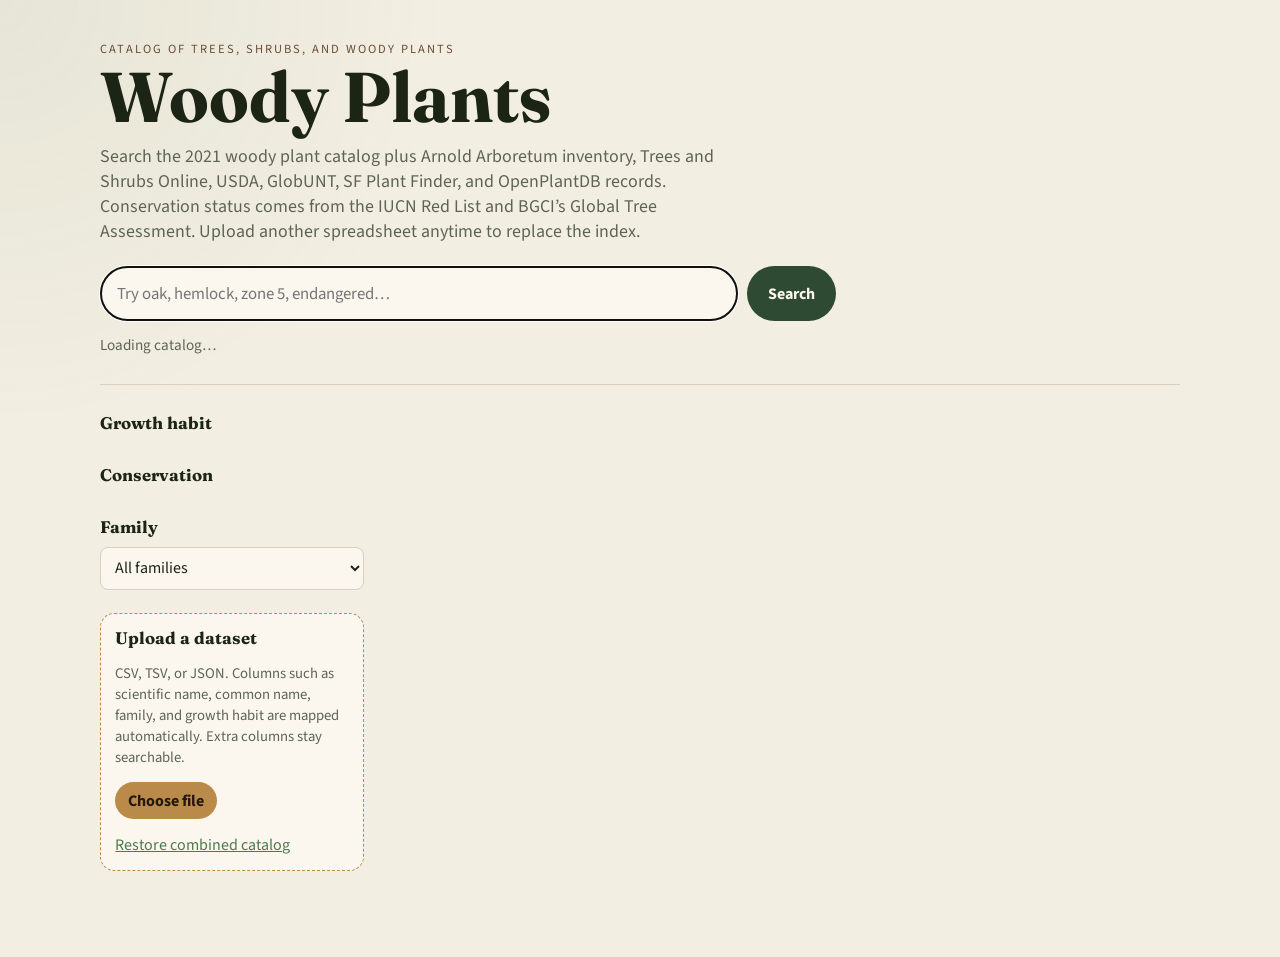
==== static/index.html @ ce2b3c0a "Add Trees and Shrubs Online hardiness, size, and provenance Harvest species articles from the IDS Tr" ====
<!DOCTYPE html>
<html lang="en">
  <head>
    <meta charset="utf-8" />
    <meta name="viewport" content="width=device-width, initial-scale=1" />
    <title>Woody Plants Search</title>
    <link rel="preconnect" href="https://fonts.googleapis.com" />
    <link rel="preconnect" href="https://fonts.gstatic.com" crossorigin />
    <link
      href="https://fonts.googleapis.com/css2?family=Fraunces:ital,opsz,wght@0,9..144,500;0,9..144,700;1,9..144,500&family=Source+Sans+3:wght@400;600;700&display=swap"
      rel="stylesheet"
    />
    <link rel="stylesheet" href="/static/styles.css" />
  </head>
  <body>
    <div class="page">
      <header class="hero">
        <p class="kicker">Catalog of trees, shrubs, and woody plants</p>
        <h1>Woody Plants</h1>
        <p class="lede">
          Search the 2021 woody plant catalog plus Arnold Arboretum inventory,
          Trees and Shrubs Online, USDA, GlobUNT, SF Plant Finder, and OpenPlantDB
          records. Conservation status comes from the IUCN Red List and BGCI’s
          Global Tree Assessment. Upload another spreadsheet anytime to replace
          the index.
        </p>
        <form class="search-form" id="search-form" autocomplete="off">
          <label class="sr-only" for="q">Search plants</label>
          <input
            id="q"
            name="q"
            type="search"
            placeholder="Try oak, hemlock, zone 5, endangered…"
            autofocus
          />
          <button type="submit">Search</button>
          <ul class="suggest" id="suggest" hidden></ul>
        </form>
        <p class="meta" id="stats">Loading catalog…</p>
      </header>

      <div class="layout">
        <aside class="filters">
          <section>
            <h2>Growth habit</h2>
            <div class="chip-row" id="habit-filters"></div>
          </section>
          <section>
            <h2>Conservation</h2>
            <div class="chip-row" id="conservation-filters"></div>
          </section>
          <section>
            <h2>Family</h2>
            <select id="family-filter">
              <option value="">All families</option>
            </select>
          </section>
          <section class="upload-card">
            <h2>Upload a dataset</h2>
            <p>
              CSV, TSV, or JSON. Columns such as scientific name, common name,
              family, and growth habit are mapped automatically. Extra columns stay
              searchable.
            </p>
            <label class="upload-button">
              Choose file
              <input id="file" type="file" accept=".csv,.tsv,.txt,.json" />
            </label>
            <p class="upload-status" id="upload-status"></p>
            <button type="button" class="text-button" id="reload-seed">
            Restore combined catalog
            </button>
          </section>
        </aside>

        <main>
          <div class="results-head">
            <p id="result-count"></p>
          </div>
          <ol class="results" id="results"></ol>
          <div class="pager" id="pager"></div>
        </main>
      </div>
    </div>

    <dialog id="detail">
      <article class="detail-card">
        <button class="close" id="close-detail" type="button">Close</button>
        <div id="detail-body"></div>
      </article>
    </dialog>

    <script src="/static/app.js"></script>
  </body>
</html>
---- static/styles.css ----
:root {
  --ink: #1c2416;
  --moss: #2f4a32;
  --leaf: #4d7a4a;
  --cream: #f3eee2;
  --paper: #fbf7ef;
  --bark: #6b4f3a;
  --gold: #b98a4a;
  --line: #d9d0be;
  --muted: #5d6456;
}

* {
  box-sizing: border-box;
}

html,
body {
  margin: 0;
  padding: 0;
  background:
    radial-gradient(circle at top left, rgba(77, 122, 74, 0.08), transparent 28rem),
    var(--cream);
  color: var(--ink);
  font-family: "Source Sans 3", sans-serif;
}

.page {
  max-width: 1120px;
  margin: 0 auto;
  padding: 2.5rem 1.25rem 4rem;
}

.hero {
  border-bottom: 1px solid var(--line);
  padding-bottom: 1.75rem;
  margin-bottom: 1.75rem;
}

.kicker {
  letter-spacing: 0.16em;
  text-transform: uppercase;
  font-size: 0.78rem;
  color: var(--bark);
  margin: 0 0 0.4rem;
}

h1 {
  font-family: Fraunces, Georgia, serif;
  font-size: clamp(2.6rem, 6vw, 4.4rem);
  font-weight: 700;
  line-height: 0.95;
  margin: 0 0 0.8rem;
}

.lede {
  max-width: 40rem;
  font-size: 1.12rem;
  color: var(--muted);
  margin: 0 0 1.4rem;
}

.search-form {
  position: relative;
  display: flex;
  gap: 0.6rem;
  max-width: 46rem;
}

.search-form input {
  flex: 1;
  border: 1px solid var(--line);
  background: var(--paper);
  color: var(--ink);
  font: inherit;
  font-size: 1.05rem;
  padding: 0.9rem 1rem;
  border-radius: 999px;
}

.search-form button,
.upload-button,
.text-button,
.pager button {
  font: inherit;
  cursor: pointer;
}

.search-form button {
  border: 0;
  background: var(--moss);
  color: var(--paper);
  padding: 0 1.3rem;
  border-radius: 999px;
  font-weight: 700;
}

.meta {
  margin: 0.8rem 0 0;
  color: var(--muted);
  font-size: 0.95rem;
}

.layout {
  display: grid;
  grid-template-columns: 16.5rem minmax(0, 1fr);
  gap: 1.75rem;
}

.filters h2 {
  font-family: Fraunces, Georgia, serif;
  font-size: 1.05rem;
  margin: 0 0 0.6rem;
}

.filters section {
  margin-bottom: 1.4rem;
}

.chip-row {
  display: flex;
  flex-wrap: wrap;
  gap: 0.4rem;
}

.chip,
.family-filter,
select {
  border: 1px solid var(--line);
  background: var(--paper);
  color: var(--ink);
  font: inherit;
}

.chip {
  border-radius: 999px;
  padding: 0.28rem 0.7rem;
  cursor: pointer;
}

.chip.active {
  background: var(--moss);
  color: var(--paper);
  border-color: var(--moss);
}

select {
  width: 100%;
  padding: 0.55rem 0.6rem;
  border-radius: 0.5rem;
}

.upload-card {
  background: var(--paper);
  border: 1px dashed var(--gold);
  padding: 0.9rem;
  border-radius: 0.9rem;
}

.upload-card p {
  color: var(--muted);
  font-size: 0.92rem;
}

.upload-button {
  display: inline-block;
  background: var(--gold);
  color: #24180c;
  font-weight: 700;
  padding: 0.45rem 0.8rem;
  border-radius: 999px;
}

.upload-button input {
  display: none;
}

.text-button {
  display: block;
  margin-top: 0.7rem;
  background: none;
  border: 0;
  color: var(--leaf);
  padding: 0;
  text-decoration: underline;
}

.results {
  list-style: none;
  margin: 0;
  padding: 0;
  display: grid;
  gap: 0.8rem;
}

.result {
  background: var(--paper);
  border: 1px solid var(--line);
  border-radius: 1rem;
  padding: 1rem 1.1rem;
  cursor: pointer;
}

.result:hover {
  border-color: var(--leaf);
}

.result h3 {
  font-family: Fraunces, Georgia, serif;
  margin: 0 0 0.15rem;
  font-size: 1.28rem;
}

.blurb {
  color: var(--muted);
  font-size: 0.95rem;
  margin: 0.35rem 0 0;
}

.tags {
  display: flex;
  flex-wrap: wrap;
  gap: 0.35rem;
  margin-top: 0.55rem;
}

.tag {
  font-size: 0.78rem;
  background: #ece6d6;
  color: var(--moss);
  padding: 0.15rem 0.5rem;
  border-radius: 999px;
}

.pager {
  display: flex;
  gap: 0.6rem;
  margin-top: 1rem;
}

.pager button {
  background: var(--paper);
  border: 1px solid var(--line);
  border-radius: 999px;
  padding: 0.4rem 0.9rem;
}

.suggest {
  position: absolute;
  top: calc(100% + 0.35rem);
  left: 0;
  right: 6.5rem;
  background: var(--paper);
  border: 1px solid var(--line);
  border-radius: 0.8rem;
  list-style: none;
  margin: 0;
  padding: 0.35rem;
  z-index: 5;
}

.suggest button {
  width: 100%;
  text-align: left;
  background: none;
  border: 0;
  color: inherit;
  border-radius: 0.55rem;
  padding: 0.45rem 0.6rem;
}

.suggest button:hover {
  background: #ece6d6;
}

dialog {
  border: 0;
  padding: 0;
  background: transparent;
  max-width: 40rem;
}

dialog::backdrop {
  background: rgba(28, 36, 22, 0.45);
}

.detail-card {
  background: var(--paper);
  border-radius: 1.1rem;
  padding: 1.3rem 1.4rem 1.5rem;
  border: 1px solid var(--line);
}

.detail-card h2 {
  font-family: Fraunces, Georgia, serif;
  margin: 0 0 0.2rem;
}

.detail-grid {
  display: grid;
  grid-template-columns: 10rem 1fr;
  gap: 0.35rem 0.8rem;
  margin-top: 1rem;
}

.close {
  float: right;
  border: 0;
  background: none;
  color: var(--bark);
  cursor: pointer;
  font: inherit;
}

.sr-only {
  position: absolute;
  width: 1px;
  height: 1px;
  overflow: hidden;
  clip: rect(0 0 0 0);
}

.empty {
  color: var(--muted);
  font-size: 1.05rem;
}

@media (max-width: 840px) {
  .layout {
    grid-template-columns: 1fr;
  }

  .search-form {
    flex-direction: column;
  }

  .search-form button {
    padding: 0.8rem;
  }

  .suggest {
    right: 0;
  }
}
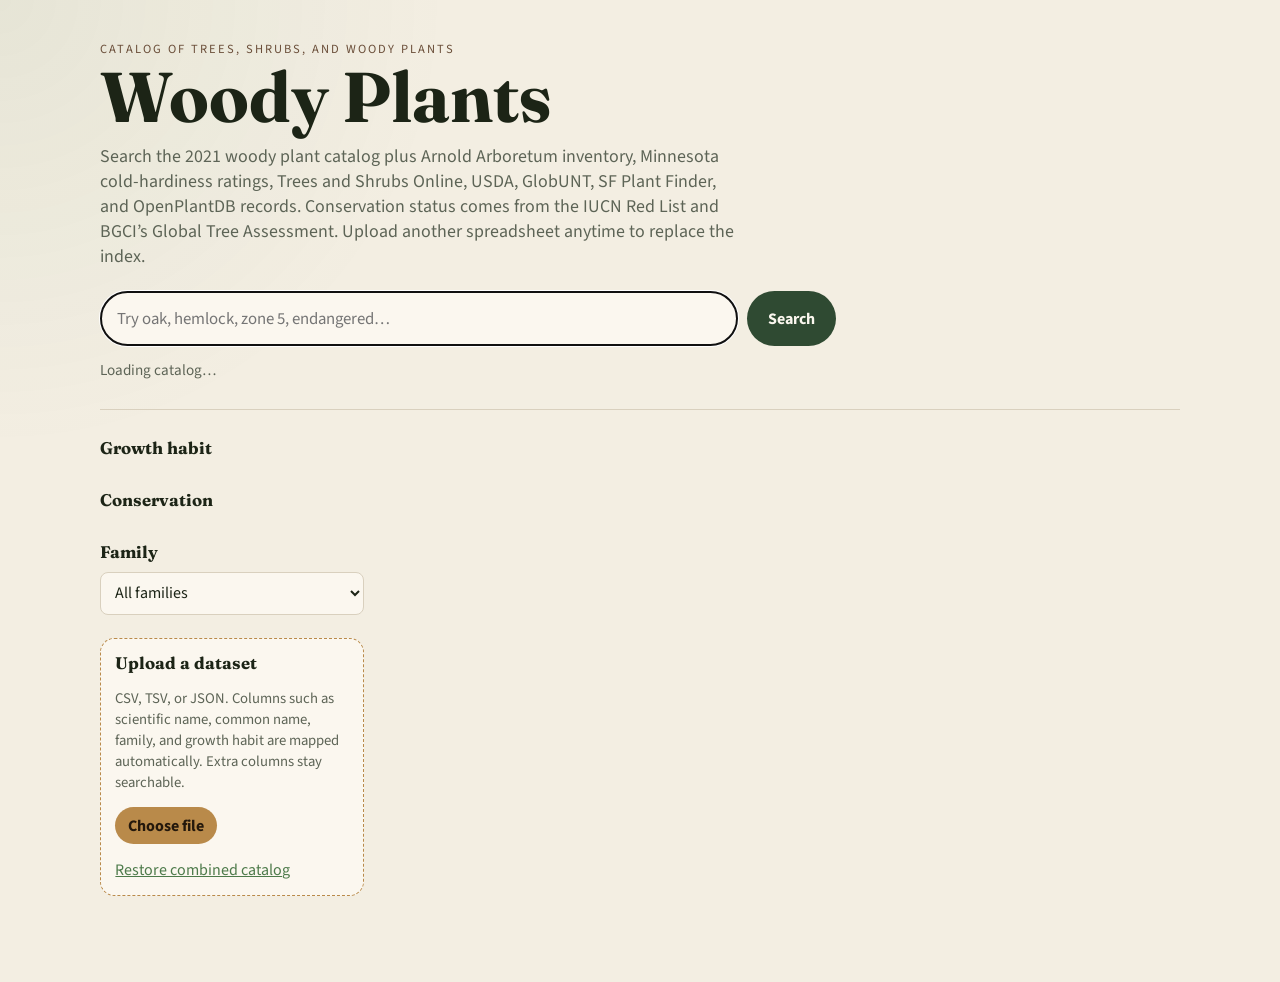
==== commit 6942f6a3: "Add Minnesota cold-hardiness zones for woody plants Parse the MDA Cold Hardiness List HTML for shrub" ====
--- a/static/index.html
+++ b/static/index.html
@@ -19,10 +19,10 @@
         <h1>Woody Plants</h1>
         <p class="lede">
           Search the 2021 woody plant catalog plus Arnold Arboretum inventory,
-          Trees and Shrubs Online, USDA, GlobUNT, SF Plant Finder, and OpenPlantDB
-          records. Conservation status comes from the IUCN Red List and BGCI’s
-          Global Tree Assessment. Upload another spreadsheet anytime to replace
-          the index.
+          Minnesota cold-hardiness ratings, Trees and Shrubs Online, USDA, GlobUNT,
+          SF Plant Finder, and OpenPlantDB records. Conservation status comes from
+          the IUCN Red List and BGCI’s Global Tree Assessment. Upload another
+          spreadsheet anytime to replace the index.
         </p>
         <form class="search-form" id="search-form" autocomplete="off">
           <label class="sr-only" for="q">Search plants</label>
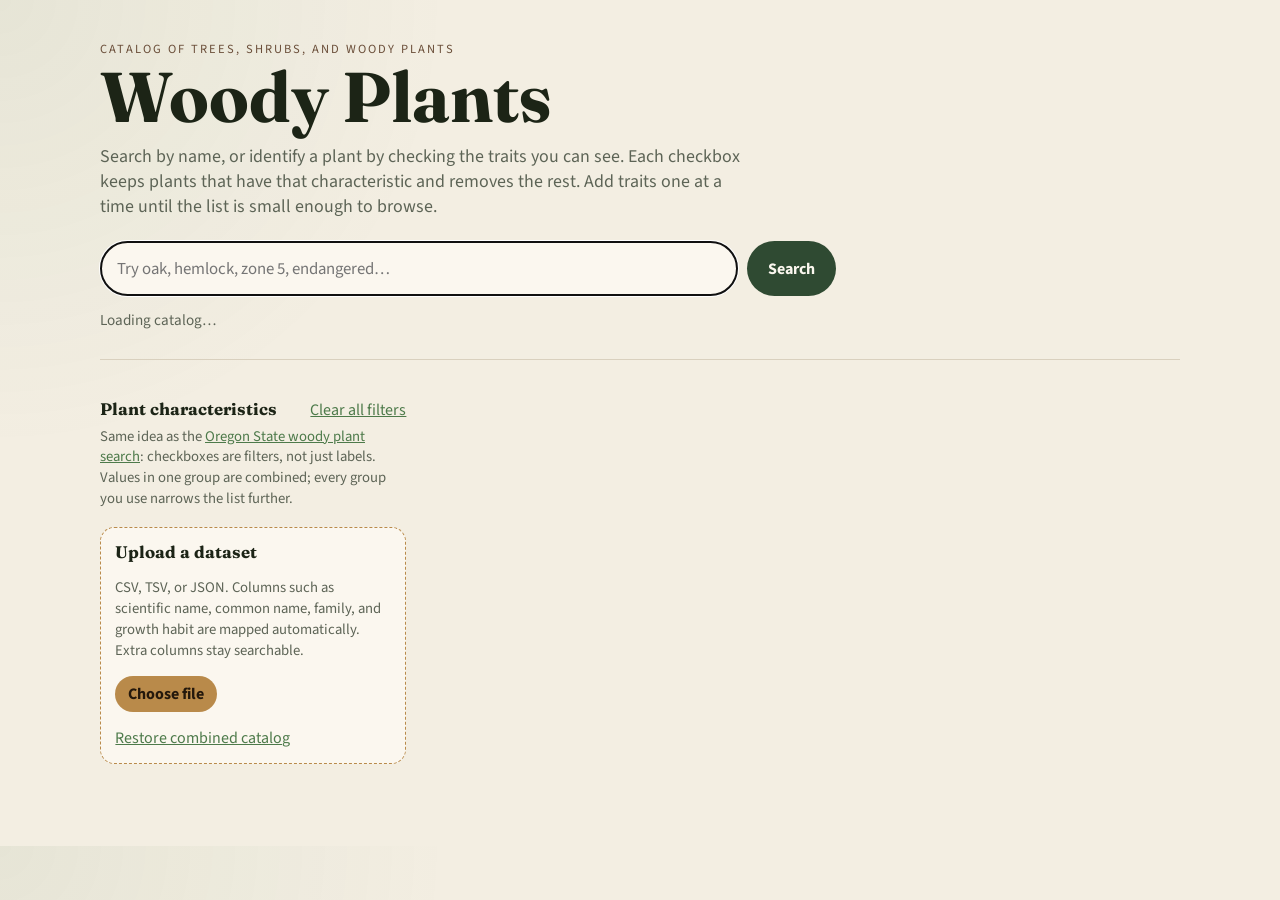
==== commit 12bc23d3: "Add OSU-style checkbox filters for plant identification Replace the habit chips and family dropdown " ====
--- a/static/index.html
+++ b/static/index.html
@@ -18,11 +18,9 @@
         <p class="kicker">Catalog of trees, shrubs, and woody plants</p>
         <h1>Woody Plants</h1>
         <p class="lede">
-          Search the 2021 woody plant catalog plus Arnold Arboretum inventory,
-          Minnesota cold-hardiness ratings, Trees and Shrubs Online, USDA, GlobUNT,
-          SF Plant Finder, and OpenPlantDB records. Conservation status comes from
-          the IUCN Red List and BGCI’s Global Tree Assessment. Upload another
-          spreadsheet anytime to replace the index.
+          Search by name, or identify a plant by checking the traits you can see.
+          Each checkbox keeps plants that have that characteristic and removes the
+          rest. Add traits one at a time until the list is small enough to browse.
         </p>
         <form class="search-form" id="search-form" autocomplete="off">
           <label class="sr-only" for="q">Search plants</label>
@@ -40,21 +38,20 @@
       </header>
 
       <div class="layout">
-        <aside class="filters">
-          <section>
-            <h2>Growth habit</h2>
-            <div class="chip-row" id="habit-filters"></div>
-          </section>
-          <section>
-            <h2>Conservation</h2>
-            <div class="chip-row" id="conservation-filters"></div>
-          </section>
-          <section>
-            <h2>Family</h2>
-            <select id="family-filter">
-              <option value="">All families</option>
-            </select>
-          </section>
+        <aside class="filters" id="filter-panel">
+          <div class="filter-toolbar">
+            <h2>Plant characteristics</h2>
+            <button type="button" class="text-button" id="clear-filters">
+              Clear all filters
+            </button>
+          </div>
+          <p class="filter-help">
+            Same idea as the
+            <a href="https://landscapeplants.oregonstate.edu/node/2163">Oregon State woody plant search</a>:
+            checkboxes are filters, not just labels. Values in one group are combined;
+            every group you use narrows the list further.
+          </p>
+          <div id="filter-groups"></div>
           <section class="upload-card">
             <h2>Upload a dataset</h2>
             <p>
@@ -76,6 +73,7 @@
         <main>
           <div class="results-head">
             <p id="result-count"></p>
+            <div class="active-filters" id="active-filters"></div>
           </div>
           <ol class="results" id="results"></ol>
           <div class="pager" id="pager"></div>
--- a/static/styles.css
+++ b/static/styles.css
@@ -103,18 +103,162 @@
 
 .layout {
   display: grid;
-  grid-template-columns: 16.5rem minmax(0, 1fr);
+  grid-template-columns: 19.5rem minmax(0, 1fr);
   gap: 1.75rem;
+}
+
+.filters {
+  position: sticky;
+  top: 0.8rem;
+  max-height: calc(100vh - 1.6rem);
+  overflow: auto;
+  padding-right: 0.35rem;
 }
 
 .filters h2 {
   font-family: Fraunces, Georgia, serif;
   font-size: 1.05rem;
-  margin: 0 0 0.6rem;
-}
-
-.filters section {
-  margin-bottom: 1.4rem;
+  margin: 0 0 0.55rem;
+}
+
+.filters section,
+.filter-group {
+  margin-bottom: 1.15rem;
+}
+
+.filter-toolbar {
+  display: flex;
+  align-items: baseline;
+  justify-content: space-between;
+  gap: 0.6rem;
+  margin-bottom: 0.35rem;
+}
+
+.filter-toolbar h2 {
+  margin: 0;
+}
+
+.filter-help {
+  color: var(--muted);
+  font-size: 0.92rem;
+  line-height: 1.4;
+  margin: 0 0 1.1rem;
+}
+
+.filter-help a {
+  color: var(--leaf);
+}
+
+.check-list {
+  display: flex;
+  flex-direction: column;
+  gap: 0.15rem;
+}
+
+.check-list.check-grid {
+  display: grid;
+  grid-template-columns: 1fr 1fr;
+  gap: 0.15rem 0.45rem;
+}
+
+.check {
+  display: grid;
+  grid-template-columns: auto 1fr auto;
+  align-items: center;
+  gap: 0.45rem;
+  padding: 0.18rem 0.2rem;
+  border-radius: 0.4rem;
+  cursor: pointer;
+  font-size: 0.95rem;
+}
+
+.check:hover,
+.check.is-on {
+  background: #ece6d6;
+}
+
+.check input {
+  margin: 0;
+  accent-color: var(--moss);
+}
+
+.check:has(input:disabled) {
+  opacity: 0.45;
+  cursor: default;
+}
+
+.check-count {
+  color: var(--muted);
+  font-variant-numeric: tabular-nums;
+  font-size: 0.85rem;
+}
+
+.filter-group input[type="search"] {
+  width: 100%;
+  margin-bottom: 0.45rem;
+  border: 1px solid var(--line);
+  background: var(--paper);
+  color: var(--ink);
+  font: inherit;
+  padding: 0.4rem 0.55rem;
+  border-radius: 0.45rem;
+}
+
+.filter-empty {
+  color: var(--muted);
+  font-size: 0.9rem;
+  margin: 0.2rem 0 0;
+}
+
+.filter-group[data-group="family"] .check-list {
+  max-height: 14rem;
+  overflow: auto;
+  padding-right: 0.2rem;
+}
+
+.active-filters {
+  display: flex;
+  flex-wrap: wrap;
+  gap: 0.4rem;
+  margin-top: 0.45rem;
+}
+
+.filter-chip {
+  border: 1px solid var(--line);
+  background: var(--paper);
+  color: var(--ink);
+  font: inherit;
+  font-size: 0.85rem;
+  border-radius: 999px;
+  padding: 0.15rem 0.6rem;
+  cursor: pointer;
+}
+
+.results-head {
+  margin-bottom: 0.7rem;
+}
+
+.genus-group {
+  list-style: none;
+}
+
+.genus-group ol {
+  list-style: none;
+  margin: 0;
+  padding: 0;
+  display: grid;
+  gap: 0.8rem;
+}
+
+.genus-heading {
+  font-family: Fraunces, Georgia, serif;
+  font-size: 1.15rem;
+  margin: 0.85rem 0 0.45rem;
+  color: var(--bark);
+}
+
+.genus-group:first-child .genus-heading {
+  margin-top: 0;
 }
 
 .chip-row {
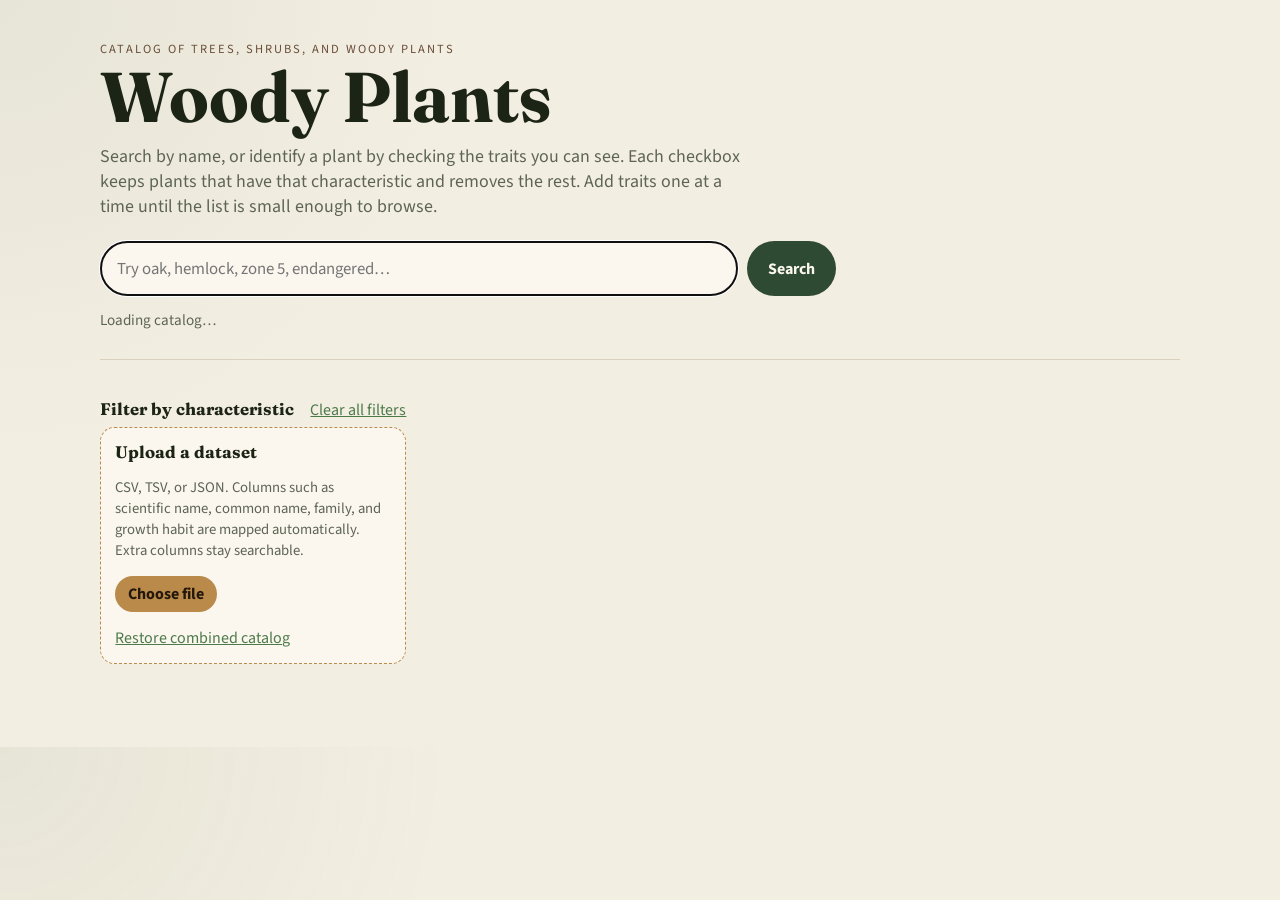
==== commit 4b8afc52: "Show filter checkboxes immediately and drop the OSU help text Render the characteristic checkboxes a" ====
--- a/static/index.html
+++ b/static/index.html
@@ -10,7 +10,7 @@
       href="https://fonts.googleapis.com/css2?family=Fraunces:ital,opsz,wght@0,9..144,500;0,9..144,700;1,9..144,500&family=Source+Sans+3:wght@400;600;700&display=swap"
       rel="stylesheet"
     />
-    <link rel="stylesheet" href="/static/styles.css" />
+    <link rel="stylesheet" href="/static/styles.css?v=2" />
   </head>
   <body>
     <div class="page">
@@ -40,17 +40,11 @@
       <div class="layout">
         <aside class="filters" id="filter-panel">
           <div class="filter-toolbar">
-            <h2>Plant characteristics</h2>
+            <h2>Filter by characteristic</h2>
             <button type="button" class="text-button" id="clear-filters">
               Clear all filters
             </button>
           </div>
-          <p class="filter-help">
-            Same idea as the
-            <a href="https://landscapeplants.oregonstate.edu/node/2163">Oregon State woody plant search</a>:
-            checkboxes are filters, not just labels. Values in one group are combined;
-            every group you use narrows the list further.
-          </p>
           <div id="filter-groups"></div>
           <section class="upload-card">
             <h2>Upload a dataset</h2>
@@ -88,6 +82,6 @@
       </article>
     </dialog>
 
-    <script src="/static/app.js"></script>
+    <script src="/static/app.js?v=2"></script>
   </body>
 </html>
--- a/static/styles.css
+++ b/static/styles.css
@@ -138,35 +138,24 @@
   margin: 0;
 }
 
-.filter-help {
-  color: var(--muted);
-  font-size: 0.92rem;
-  line-height: 1.4;
-  margin: 0 0 1.1rem;
-}
-
-.filter-help a {
-  color: var(--leaf);
-}
-
 .check-list {
   display: flex;
   flex-direction: column;
-  gap: 0.15rem;
+  gap: 0.2rem;
 }
 
 .check-list.check-grid {
   display: grid;
   grid-template-columns: 1fr 1fr;
-  gap: 0.15rem 0.45rem;
+  gap: 0.2rem 0.55rem;
 }
 
 .check {
   display: grid;
   grid-template-columns: auto 1fr auto;
   align-items: center;
-  gap: 0.45rem;
-  padding: 0.18rem 0.2rem;
+  gap: 0.5rem;
+  padding: 0.28rem 0.3rem;
   border-radius: 0.4rem;
   cursor: pointer;
   font-size: 0.95rem;
@@ -177,8 +166,13 @@
   background: #ece6d6;
 }
 
-.check input {
-  margin: 0;
+.check input[type="checkbox"] {
+  appearance: auto;
+  -webkit-appearance: checkbox;
+  width: 1.1rem;
+  height: 1.1rem;
+  margin: 0;
+  flex-shrink: 0;
   accent-color: var(--moss);
 }
 
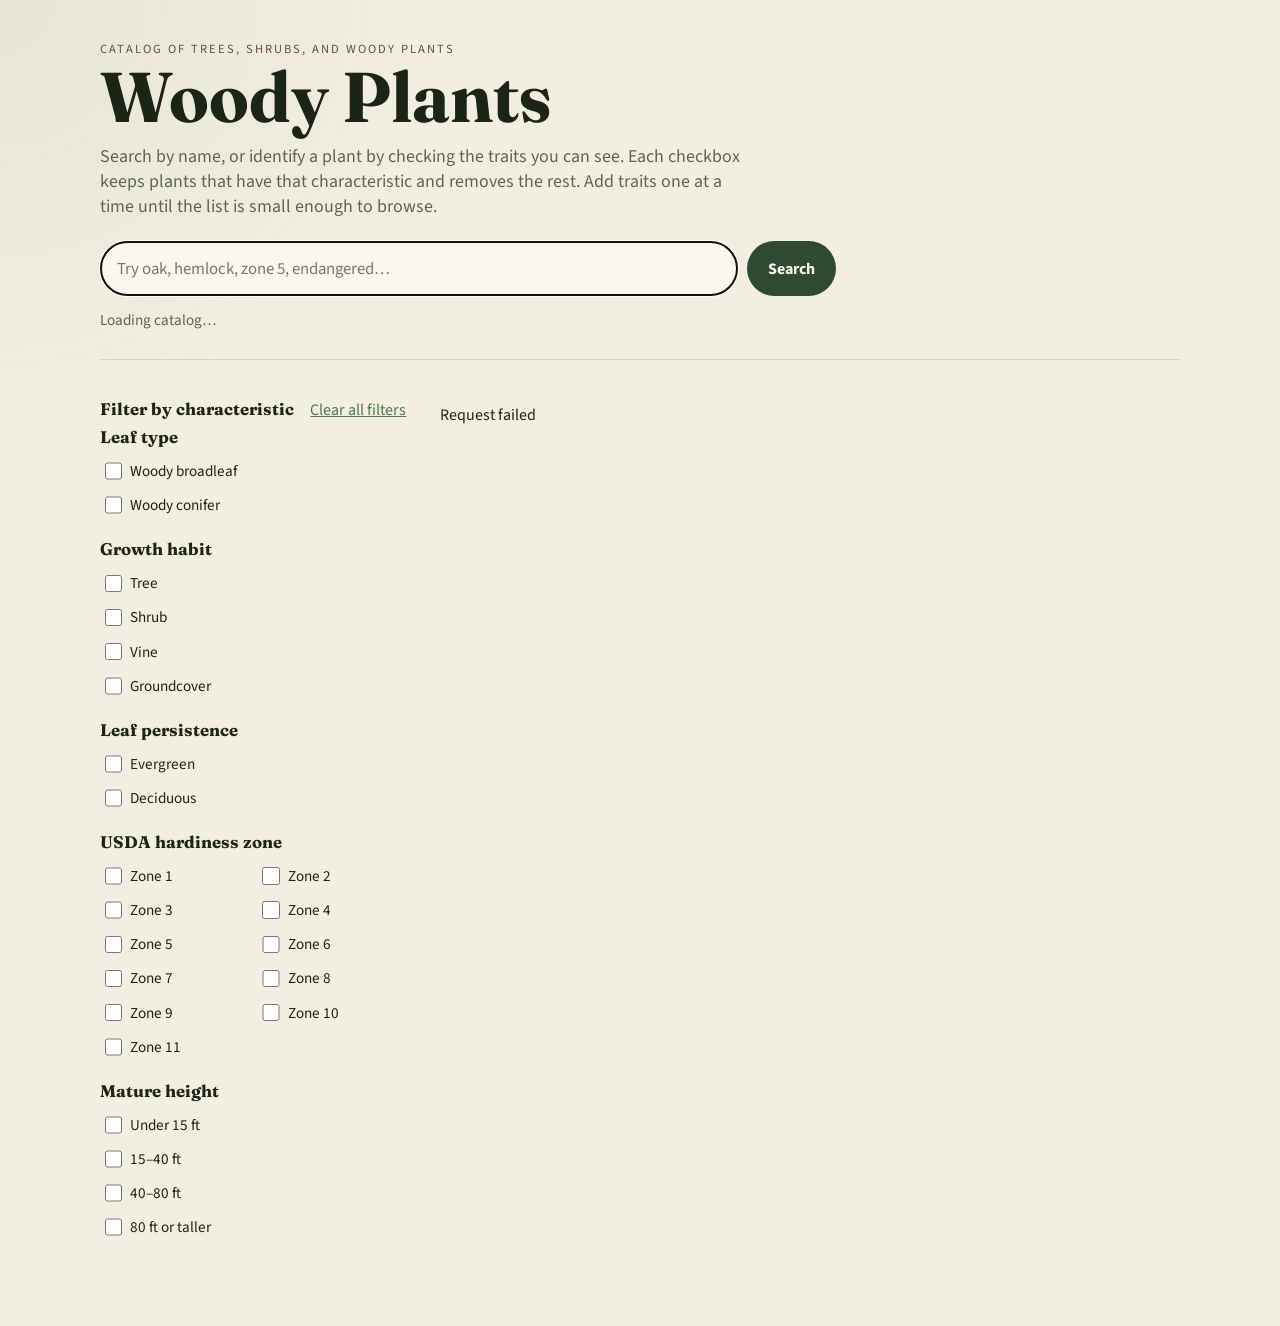
==== commit 83544f4f: "Fix blank filters and catalog caused by a missing JS state object The page script crashed on load af" ====
--- a/static/index.html
+++ b/static/index.html
@@ -10,7 +10,7 @@
       href="https://fonts.googleapis.com/css2?family=Fraunces:ital,opsz,wght@0,9..144,500;0,9..144,700;1,9..144,500&family=Source+Sans+3:wght@400;600;700&display=swap"
       rel="stylesheet"
     />
-    <link rel="stylesheet" href="/static/styles.css?v=2" />
+    <link rel="stylesheet" href="/static/styles.css?v=3" />
   </head>
   <body>
     <div class="page">
@@ -82,6 +82,6 @@
       </article>
     </dialog>
 
-    <script src="/static/app.js?v=2"></script>
+    <script src="/static/app.js?v=3"></script>
   </body>
 </html>
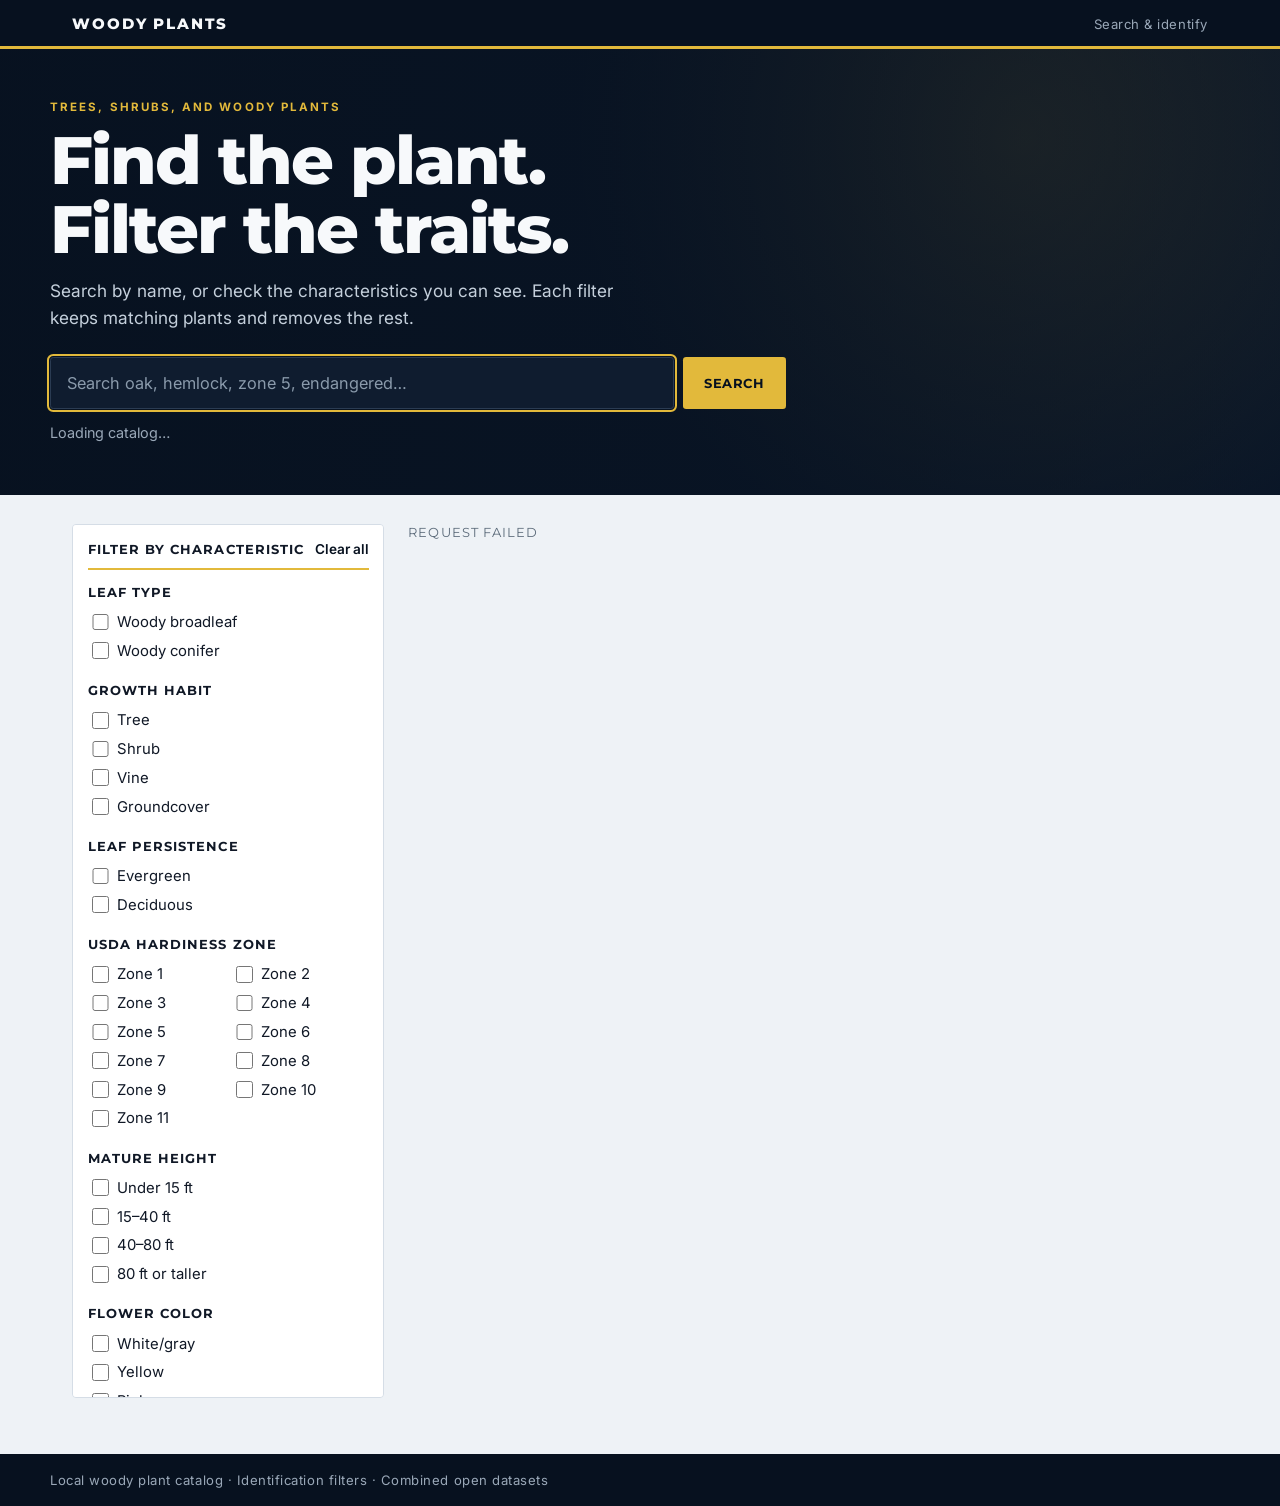
==== commit 7557455f: "Restyle the search UI after Qnergy’s dark navy and gold look Swap the cream botanical theme for a da" ====
--- a/static/index.html
+++ b/static/index.html
@@ -7,72 +7,85 @@
     <link rel="preconnect" href="https://fonts.googleapis.com" />
     <link rel="preconnect" href="https://fonts.gstatic.com" crossorigin />
     <link
-      href="https://fonts.googleapis.com/css2?family=Fraunces:ital,opsz,wght@0,9..144,500;0,9..144,700;1,9..144,500&family=Source+Sans+3:wght@400;600;700&display=swap"
+      href="https://fonts.googleapis.com/css2?family=Inter:wght@400;500;600;700&family=Montserrat:wght@600;700;800&display=swap"
       rel="stylesheet"
     />
-    <link rel="stylesheet" href="/static/styles.css?v=3" />
+    <link rel="stylesheet" href="/static/styles.css?v=4" />
   </head>
   <body>
-    <div class="page">
-      <header class="hero">
-        <p class="kicker">Catalog of trees, shrubs, and woody plants</p>
-        <h1>Woody Plants</h1>
-        <p class="lede">
-          Search by name, or identify a plant by checking the traits you can see.
-          Each checkbox keeps plants that have that characteristic and removes the
-          rest. Add traits one at a time until the list is small enough to browse.
-        </p>
-        <form class="search-form" id="search-form" autocomplete="off">
-          <label class="sr-only" for="q">Search plants</label>
-          <input
-            id="q"
-            name="q"
-            type="search"
-            placeholder="Try oak, hemlock, zone 5, endangered…"
-            autofocus
-          />
-          <button type="submit">Search</button>
-          <ul class="suggest" id="suggest" hidden></ul>
-        </form>
-        <p class="meta" id="stats">Loading catalog…</p>
+    <div class="site">
+      <header class="topbar">
+        <div class="topbar-inner">
+          <a class="brand" href="/">Woody Plants</a>
+          <p class="brand-note">Search &amp; identify</p>
+        </div>
       </header>
 
-      <div class="layout">
-        <aside class="filters" id="filter-panel">
-          <div class="filter-toolbar">
-            <h2>Filter by characteristic</h2>
-            <button type="button" class="text-button" id="clear-filters">
-              Clear all filters
-            </button>
-          </div>
-          <div id="filter-groups"></div>
-          <section class="upload-card">
-            <h2>Upload a dataset</h2>
-            <p>
-              CSV, TSV, or JSON. Columns such as scientific name, common name,
-              family, and growth habit are mapped automatically. Extra columns stay
-              searchable.
-            </p>
-            <label class="upload-button">
-              Choose file
-              <input id="file" type="file" accept=".csv,.tsv,.txt,.json" />
-            </label>
-            <p class="upload-status" id="upload-status"></p>
-            <button type="button" class="text-button" id="reload-seed">
-            Restore combined catalog
-            </button>
-          </section>
-        </aside>
+      <section class="hero">
+        <div class="hero-inner">
+          <p class="kicker">Trees, shrubs, and woody plants</p>
+          <h1>Find the plant.<br />Filter the traits.</h1>
+          <p class="lede">
+            Search by name, or check the characteristics you can see. Each filter
+            keeps matching plants and removes the rest.
+          </p>
+          <form class="search-form" id="search-form" autocomplete="off">
+            <label class="sr-only" for="q">Search plants</label>
+            <input
+              id="q"
+              name="q"
+              type="search"
+              placeholder="Search oak, hemlock, zone 5, endangered…"
+              autofocus
+            />
+            <button type="submit">Search</button>
+            <ul class="suggest" id="suggest" hidden></ul>
+          </form>
+          <p class="meta" id="stats">Loading catalog…</p>
+        </div>
+      </section>
 
-        <main>
-          <div class="results-head">
-            <p id="result-count"></p>
-            <div class="active-filters" id="active-filters"></div>
-          </div>
-          <ol class="results" id="results"></ol>
-          <div class="pager" id="pager"></div>
-        </main>
+      <div class="page">
+        <div class="layout">
+          <aside class="filters" id="filter-panel">
+            <div class="filter-toolbar">
+              <h2>Filter by characteristic</h2>
+              <button type="button" class="text-button" id="clear-filters">
+                Clear all
+              </button>
+            </div>
+            <div id="filter-groups"></div>
+            <section class="upload-card">
+              <h2>Upload a dataset</h2>
+              <p>
+                CSV, TSV, or JSON. Columns such as scientific name, common name,
+                family, and growth habit are mapped automatically.
+              </p>
+              <label class="upload-button">
+                Choose file
+                <input id="file" type="file" accept=".csv,.tsv,.txt,.json" />
+              </label>
+              <p class="upload-status" id="upload-status"></p>
+              <button type="button" class="text-button" id="reload-seed">
+                Restore combined catalog
+              </button>
+            </section>
+          </aside>
+
+          <main>
+            <div class="results-head">
+              <p id="result-count"></p>
+              <div class="active-filters" id="active-filters"></div>
+            </div>
+            <ol class="results" id="results"></ol>
+            <div class="pager" id="pager"></div>
+          </main>
+        </div>
       </div>
+
+      <footer class="site-footer">
+        <p>Local woody plant catalog · Identification filters · Combined open datasets</p>
+      </footer>
     </div>
 
     <dialog id="detail">
@@ -82,6 +95,6 @@
       </article>
     </dialog>
 
-    <script src="/static/app.js?v=3"></script>
+    <script src="/static/app.js?v=4"></script>
   </body>
 </html>
--- a/static/styles.css
+++ b/static/styles.css
@@ -1,13 +1,15 @@
 :root {
-  --ink: #1c2416;
-  --moss: #2f4a32;
-  --leaf: #4d7a4a;
-  --cream: #f3eee2;
-  --paper: #fbf7ef;
-  --bark: #6b4f3a;
-  --gold: #b98a4a;
-  --line: #d9d0be;
-  --muted: #5d6456;
+  --navy: #07111f;
+  --navy-2: #0c1a2e;
+  --ink: #101826;
+  --paper: #ffffff;
+  --mist: #eef2f6;
+  --line: #d5dde6;
+  --muted: #5c6b7a;
+  --gold: #e2b93b;
+  --gold-dark: #c49a1f;
+  --lime: #8fbf3b;
+  --white: #f7f9fb;
 }
 
 * {
@@ -18,64 +20,112 @@
 body {
   margin: 0;
   padding: 0;
+  background: var(--mist);
+  color: var(--ink);
+  font-family: Inter, "Segoe UI", sans-serif;
+}
+
+.site {
+  min-height: 100vh;
+}
+
+.topbar {
+  background: var(--navy);
+  border-bottom: 3px solid var(--gold);
+}
+
+.topbar-inner {
+  max-width: 1180px;
+  margin: 0 auto;
+  padding: 0.85rem 1.4rem;
+  display: flex;
+  align-items: baseline;
+  justify-content: space-between;
+  gap: 1rem;
+}
+
+.brand {
+  color: var(--white);
+  text-decoration: none;
+  font-family: Montserrat, Inter, sans-serif;
+  font-weight: 800;
+  letter-spacing: 0.12em;
+  text-transform: uppercase;
+  font-size: 0.95rem;
+}
+
+.brand-note {
+  margin: 0;
+  color: #9aa8b8;
+  font-size: 0.82rem;
+  letter-spacing: 0.04em;
+}
+
+.hero {
   background:
-    radial-gradient(circle at top left, rgba(77, 122, 74, 0.08), transparent 28rem),
-    var(--cream);
-  color: var(--ink);
-  font-family: "Source Sans 3", sans-serif;
-}
-
-.page {
-  max-width: 1120px;
+    linear-gradient(90deg, rgba(7, 17, 31, 0.92) 0%, rgba(7, 17, 31, 0.72) 55%, rgba(7, 17, 31, 0.45) 100%),
+    radial-gradient(circle at 80% 20%, rgba(226, 185, 59, 0.18), transparent 28rem),
+    var(--navy-2);
+  color: var(--white);
+  padding: 3.2rem 1.4rem 3.4rem;
+}
+
+.hero-inner {
+  max-width: 1180px;
   margin: 0 auto;
-  padding: 2.5rem 1.25rem 4rem;
-}
-
-.hero {
-  border-bottom: 1px solid var(--line);
-  padding-bottom: 1.75rem;
-  margin-bottom: 1.75rem;
 }
 
 .kicker {
-  letter-spacing: 0.16em;
-  text-transform: uppercase;
-  font-size: 0.78rem;
-  color: var(--bark);
-  margin: 0 0 0.4rem;
+  letter-spacing: 0.18em;
+  text-transform: uppercase;
+  font-size: 0.72rem;
+  font-weight: 700;
+  color: var(--gold);
+  margin: 0 0 0.75rem;
 }
 
 h1 {
-  font-family: Fraunces, Georgia, serif;
-  font-size: clamp(2.6rem, 6vw, 4.4rem);
-  font-weight: 700;
-  line-height: 0.95;
-  margin: 0 0 0.8rem;
+  font-family: Montserrat, Inter, sans-serif;
+  font-size: clamp(2.3rem, 5.5vw, 4.2rem);
+  font-weight: 800;
+  line-height: 1.02;
+  letter-spacing: -0.03em;
+  margin: 0 0 0.9rem;
 }
 
 .lede {
-  max-width: 40rem;
-  font-size: 1.12rem;
-  color: var(--muted);
-  margin: 0 0 1.4rem;
+  max-width: 38rem;
+  font-size: 1.08rem;
+  line-height: 1.55;
+  color: #c5d0dc;
+  margin: 0 0 1.6rem;
 }
 
 .search-form {
   position: relative;
   display: flex;
-  gap: 0.6rem;
+  gap: 0.55rem;
   max-width: 46rem;
 }
 
 .search-form input {
   flex: 1;
-  border: 1px solid var(--line);
-  background: var(--paper);
-  color: var(--ink);
+  border: 1px solid #2a3b52;
+  background: #0f1c2f;
+  color: var(--white);
   font: inherit;
-  font-size: 1.05rem;
-  padding: 0.9rem 1rem;
-  border-radius: 999px;
+  font-size: 1.02rem;
+  padding: 0.95rem 1rem;
+  border-radius: 0.2rem;
+}
+
+.search-form input::placeholder {
+  color: #8a9aab;
+}
+
+.search-form input:focus {
+  outline: 2px solid var(--gold);
+  outline-offset: 1px;
 }
 
 .search-form button,
@@ -88,23 +138,37 @@
 
 .search-form button {
   border: 0;
-  background: var(--moss);
-  color: var(--paper);
-  padding: 0 1.3rem;
-  border-radius: 999px;
+  background: var(--gold);
+  color: var(--navy);
+  padding: 0 1.35rem;
+  border-radius: 0.2rem;
+  font-family: Montserrat, Inter, sans-serif;
   font-weight: 700;
+  letter-spacing: 0.04em;
+  text-transform: uppercase;
+  font-size: 0.82rem;
+}
+
+.search-form button:hover {
+  background: #edc95a;
 }
 
 .meta {
-  margin: 0.8rem 0 0;
-  color: var(--muted);
-  font-size: 0.95rem;
+  margin: 0.9rem 0 0;
+  color: #9aa8b8;
+  font-size: 0.9rem;
+}
+
+.page {
+  max-width: 1180px;
+  margin: 0 auto;
+  padding: 1.8rem 1.4rem 3.5rem;
 }
 
 .layout {
   display: grid;
   grid-template-columns: 19.5rem minmax(0, 1fr);
-  gap: 1.75rem;
+  gap: 1.5rem;
 }
 
 .filters {
@@ -112,18 +176,31 @@
   top: 0.8rem;
   max-height: calc(100vh - 1.6rem);
   overflow: auto;
-  padding-right: 0.35rem;
+  padding: 1rem 0.9rem 1.1rem;
+  background: var(--paper);
+  border: 1px solid var(--line);
+  border-radius: 0.25rem;
+}
+
+.filters h2,
+.filter-group h2,
+.upload-card h2,
+.genus-heading,
+.detail-card h2,
+.result h3 {
+  font-family: Montserrat, Inter, sans-serif;
 }
 
 .filters h2 {
-  font-family: Fraunces, Georgia, serif;
-  font-size: 1.05rem;
+  font-size: 0.82rem;
+  letter-spacing: 0.08em;
+  text-transform: uppercase;
   margin: 0 0 0.55rem;
 }
 
 .filters section,
 .filter-group {
-  margin-bottom: 1.15rem;
+  margin-bottom: 1.1rem;
 }
 
 .filter-toolbar {
@@ -131,7 +208,9 @@
   align-items: baseline;
   justify-content: space-between;
   gap: 0.6rem;
-  margin-bottom: 0.35rem;
+  margin-bottom: 0.85rem;
+  padding-bottom: 0.7rem;
+  border-bottom: 2px solid var(--gold);
 }
 
 .filter-toolbar h2 {
@@ -141,13 +220,13 @@
 .check-list {
   display: flex;
   flex-direction: column;
-  gap: 0.2rem;
+  gap: 0.12rem;
 }
 
 .check-list.check-grid {
   display: grid;
   grid-template-columns: 1fr 1fr;
-  gap: 0.2rem 0.55rem;
+  gap: 0.12rem 0.45rem;
 }
 
 .check {
@@ -155,25 +234,25 @@
   grid-template-columns: auto 1fr auto;
   align-items: center;
   gap: 0.5rem;
-  padding: 0.28rem 0.3rem;
-  border-radius: 0.4rem;
+  padding: 0.28rem 0.25rem;
+  border-radius: 0.15rem;
   cursor: pointer;
-  font-size: 0.95rem;
+  font-size: 0.93rem;
 }
 
 .check:hover,
 .check.is-on {
-  background: #ece6d6;
+  background: var(--mist);
 }
 
 .check input[type="checkbox"] {
   appearance: auto;
   -webkit-appearance: checkbox;
-  width: 1.1rem;
-  height: 1.1rem;
+  width: 1.05rem;
+  height: 1.05rem;
   margin: 0;
   flex-shrink: 0;
-  accent-color: var(--moss);
+  accent-color: var(--gold-dark);
 }
 
 .check:has(input:disabled) {
@@ -184,7 +263,7 @@
 .check-count {
   color: var(--muted);
   font-variant-numeric: tabular-nums;
-  font-size: 0.85rem;
+  font-size: 0.8rem;
 }
 
 .filter-group input[type="search"] {
@@ -195,7 +274,7 @@
   color: var(--ink);
   font: inherit;
   padding: 0.4rem 0.55rem;
-  border-radius: 0.45rem;
+  border-radius: 0.2rem;
 }
 
 .filter-empty {
@@ -222,14 +301,27 @@
   background: var(--paper);
   color: var(--ink);
   font: inherit;
-  font-size: 0.85rem;
-  border-radius: 999px;
-  padding: 0.15rem 0.6rem;
+  font-size: 0.82rem;
+  border-radius: 0.2rem;
+  padding: 0.18rem 0.55rem;
   cursor: pointer;
 }
 
+.filter-chip:hover {
+  border-color: var(--gold-dark);
+}
+
 .results-head {
-  margin-bottom: 0.7rem;
+  margin-bottom: 0.75rem;
+}
+
+.results-head p {
+  margin: 0;
+  font-family: Montserrat, Inter, sans-serif;
+  font-size: 0.82rem;
+  letter-spacing: 0.08em;
+  text-transform: uppercase;
+  color: var(--muted);
 }
 
 .genus-group {
@@ -241,72 +333,51 @@
   margin: 0;
   padding: 0;
   display: grid;
-  gap: 0.8rem;
+  gap: 0.7rem;
 }
 
 .genus-heading {
-  font-family: Fraunces, Georgia, serif;
-  font-size: 1.15rem;
-  margin: 0.85rem 0 0.45rem;
-  color: var(--bark);
+  font-size: 0.95rem;
+  letter-spacing: 0.08em;
+  text-transform: uppercase;
+  margin: 0.95rem 0 0.45rem;
+  color: var(--navy);
 }
 
 .genus-group:first-child .genus-heading {
   margin-top: 0;
 }
 
-.chip-row {
-  display: flex;
-  flex-wrap: wrap;
-  gap: 0.4rem;
-}
-
-.chip,
-.family-filter,
-select {
-  border: 1px solid var(--line);
-  background: var(--paper);
-  color: var(--ink);
-  font: inherit;
-}
-
-.chip {
-  border-radius: 999px;
-  padding: 0.28rem 0.7rem;
-  cursor: pointer;
-}
-
-.chip.active {
-  background: var(--moss);
-  color: var(--paper);
-  border-color: var(--moss);
-}
-
-select {
-  width: 100%;
-  padding: 0.55rem 0.6rem;
-  border-radius: 0.5rem;
-}
-
 .upload-card {
-  background: var(--paper);
-  border: 1px dashed var(--gold);
-  padding: 0.9rem;
-  border-radius: 0.9rem;
+  background: var(--navy);
+  color: var(--white);
+  padding: 0.95rem;
+  border-radius: 0.25rem;
+}
+
+.upload-card h2 {
+  color: var(--gold);
+  font-size: 0.78rem;
+  letter-spacing: 0.08em;
+  text-transform: uppercase;
 }
 
 .upload-card p {
-  color: var(--muted);
-  font-size: 0.92rem;
+  color: #c5d0dc;
+  font-size: 0.9rem;
 }
 
 .upload-button {
   display: inline-block;
   background: var(--gold);
-  color: #24180c;
+  color: var(--navy);
+  font-family: Montserrat, Inter, sans-serif;
   font-weight: 700;
-  padding: 0.45rem 0.8rem;
-  border-radius: 999px;
+  letter-spacing: 0.04em;
+  text-transform: uppercase;
+  font-size: 0.75rem;
+  padding: 0.5rem 0.85rem;
+  border-radius: 0.2rem;
 }
 
 .upload-button input {
@@ -314,13 +385,24 @@
 }
 
 .text-button {
-  display: block;
+  display: inline-block;
   margin-top: 0.7rem;
   background: none;
   border: 0;
-  color: var(--leaf);
+  color: var(--gold-dark);
   padding: 0;
-  text-decoration: underline;
+  text-decoration: none;
+  font-size: 0.85rem;
+  font-weight: 600;
+}
+
+.filter-toolbar .text-button {
+  margin-top: 0;
+  color: var(--navy);
+}
+
+.upload-card .text-button {
+  color: var(--gold);
 }
 
 .results {
@@ -328,25 +410,27 @@
   margin: 0;
   padding: 0;
   display: grid;
-  gap: 0.8rem;
+  gap: 0.7rem;
 }
 
 .result {
   background: var(--paper);
   border: 1px solid var(--line);
-  border-radius: 1rem;
+  border-left: 3px solid var(--gold);
+  border-radius: 0.25rem;
   padding: 1rem 1.1rem;
   cursor: pointer;
 }
 
 .result:hover {
-  border-color: var(--leaf);
+  border-color: var(--navy);
+  border-left-color: var(--gold);
 }
 
 .result h3 {
-  font-family: Fraunces, Georgia, serif;
   margin: 0 0 0.15rem;
-  font-size: 1.28rem;
+  font-size: 1.18rem;
+  font-weight: 700;
 }
 
 .blurb {
@@ -363,11 +447,14 @@
 }
 
 .tag {
-  font-size: 0.78rem;
-  background: #ece6d6;
-  color: var(--moss);
-  padding: 0.15rem 0.5rem;
-  border-radius: 999px;
+  font-size: 0.72rem;
+  font-weight: 600;
+  letter-spacing: 0.04em;
+  text-transform: uppercase;
+  background: var(--mist);
+  color: var(--navy);
+  padding: 0.18rem 0.45rem;
+  border-radius: 0.15rem;
 }
 
 .pager {
@@ -379,21 +466,27 @@
 .pager button {
   background: var(--paper);
   border: 1px solid var(--line);
-  border-radius: 999px;
-  padding: 0.4rem 0.9rem;
+  border-radius: 0.2rem;
+  padding: 0.45rem 0.95rem;
+  font-weight: 600;
+}
+
+.pager button:hover:not(:disabled) {
+  border-color: var(--navy);
 }
 
 .suggest {
   position: absolute;
   top: calc(100% + 0.35rem);
   left: 0;
-  right: 6.5rem;
-  background: var(--paper);
+  right: 7.5rem;
+  background: var(--paper);
+  color: var(--ink);
   border: 1px solid var(--line);
-  border-radius: 0.8rem;
+  border-radius: 0.2rem;
   list-style: none;
   margin: 0;
-  padding: 0.35rem;
+  padding: 0.3rem;
   z-index: 5;
 }
 
@@ -403,34 +496,33 @@
   background: none;
   border: 0;
   color: inherit;
-  border-radius: 0.55rem;
-  padding: 0.45rem 0.6rem;
+  border-radius: 0.15rem;
+  padding: 0.5rem 0.6rem;
 }
 
 .suggest button:hover {
-  background: #ece6d6;
+  background: var(--mist);
 }
 
 dialog {
   border: 0;
   padding: 0;
   background: transparent;
-  max-width: 40rem;
+  max-width: 42rem;
 }
 
 dialog::backdrop {
-  background: rgba(28, 36, 22, 0.45);
+  background: rgba(7, 17, 31, 0.62);
 }
 
 .detail-card {
   background: var(--paper);
-  border-radius: 1.1rem;
+  border-radius: 0.25rem;
   padding: 1.3rem 1.4rem 1.5rem;
-  border: 1px solid var(--line);
+  border-top: 4px solid var(--gold);
 }
 
 .detail-card h2 {
-  font-family: Fraunces, Georgia, serif;
   margin: 0 0 0.2rem;
 }
 
@@ -445,9 +537,22 @@
   float: right;
   border: 0;
   background: none;
-  color: var(--bark);
+  color: var(--muted);
   cursor: pointer;
   font: inherit;
+}
+
+.site-footer {
+  background: var(--navy);
+  color: #9aa8b8;
+  padding: 1.1rem 1.4rem;
+  font-size: 0.82rem;
+  letter-spacing: 0.04em;
+}
+
+.site-footer p {
+  max-width: 1180px;
+  margin: 0 auto;
 }
 
 .sr-only {
@@ -468,12 +573,17 @@
     grid-template-columns: 1fr;
   }
 
+  .filters {
+    position: static;
+    max-height: none;
+  }
+
   .search-form {
     flex-direction: column;
   }
 
   .search-form button {
-    padding: 0.8rem;
+    padding: 0.85rem;
   }
 
   .suggest {
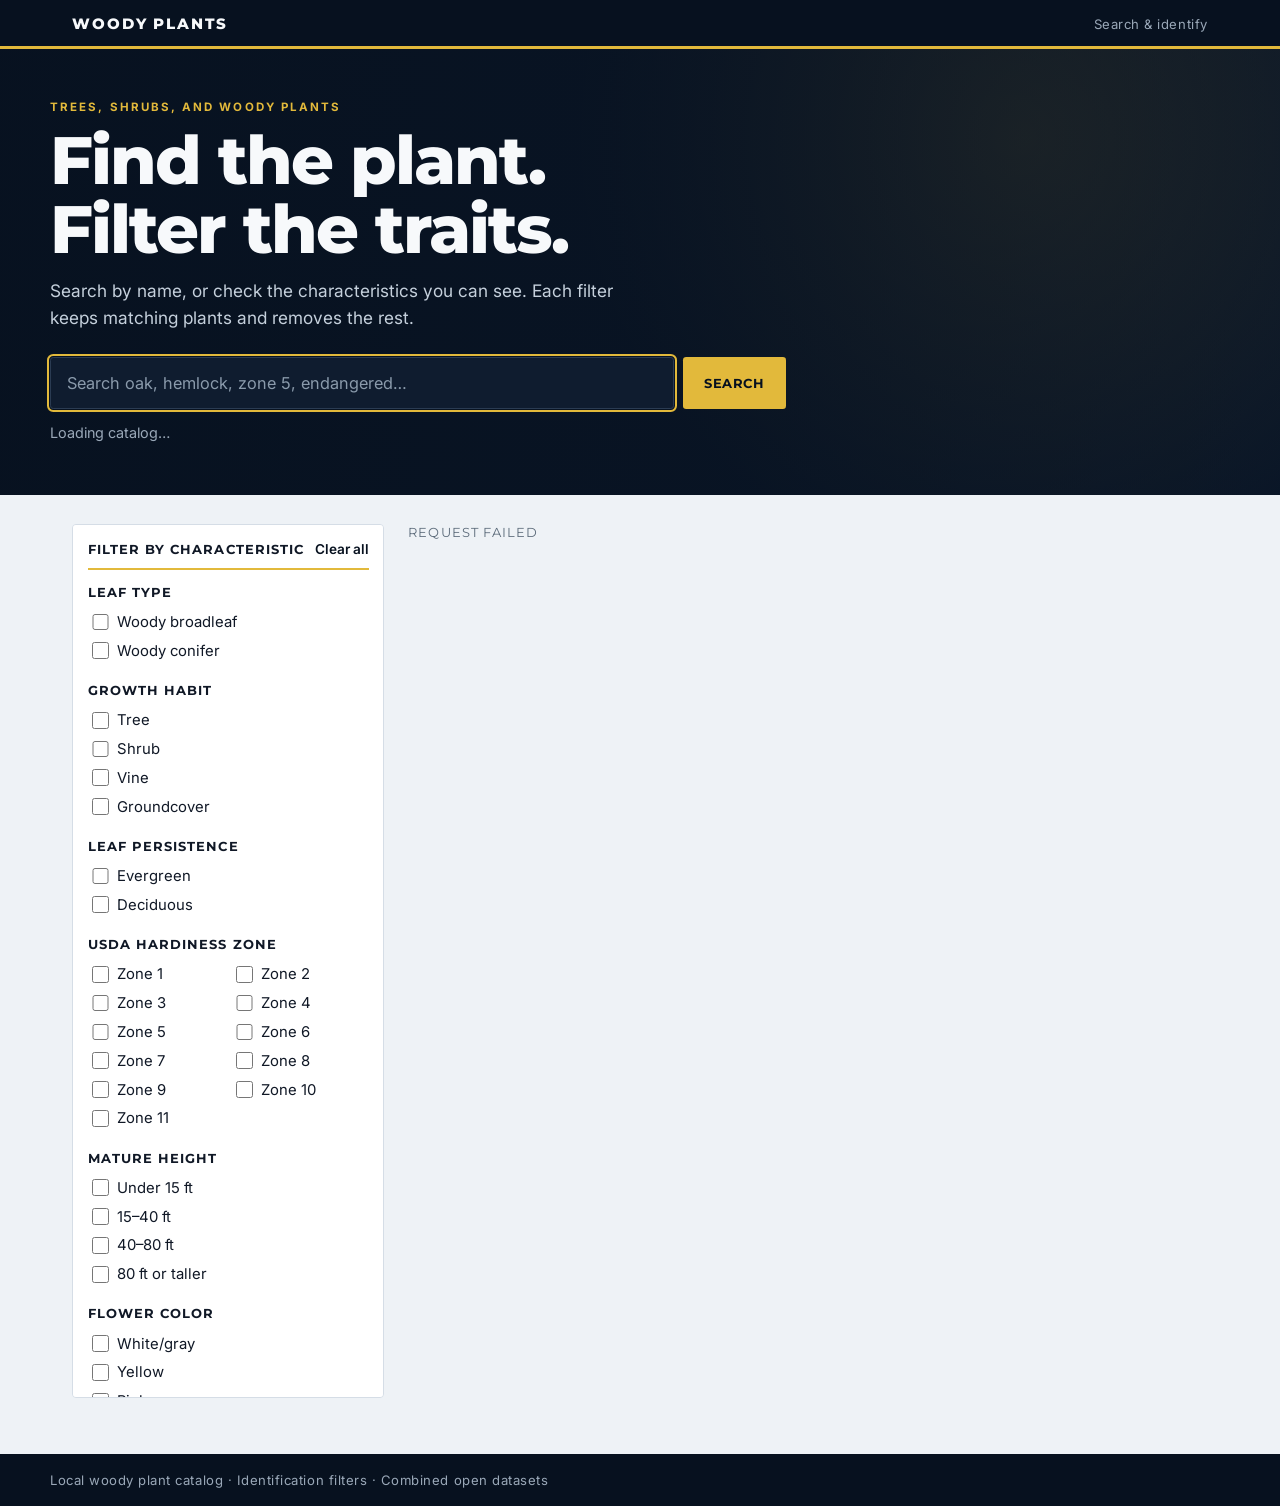
==== commit f4226ec9: "Add DGH genus production and fall-hazard traits Apply thin bark, coarse roots, production method, an" ====
--- a/static/index.html
+++ b/static/index.html
@@ -10,7 +10,7 @@
       href="https://fonts.googleapis.com/css2?family=Inter:wght@400;500;600;700&family=Montserrat:wght@600;700;800&display=swap"
       rel="stylesheet"
     />
-    <link rel="stylesheet" href="/static/styles.css?v=4" />
+    <link rel="stylesheet" href="/static/styles.css?v=5" />
   </head>
   <body>
     <div class="site">
@@ -95,6 +95,6 @@
       </article>
     </dialog>
 
-    <script src="/static/app.js?v=4"></script>
+    <script src="/static/app.js?v=5"></script>
   </body>
 </html>
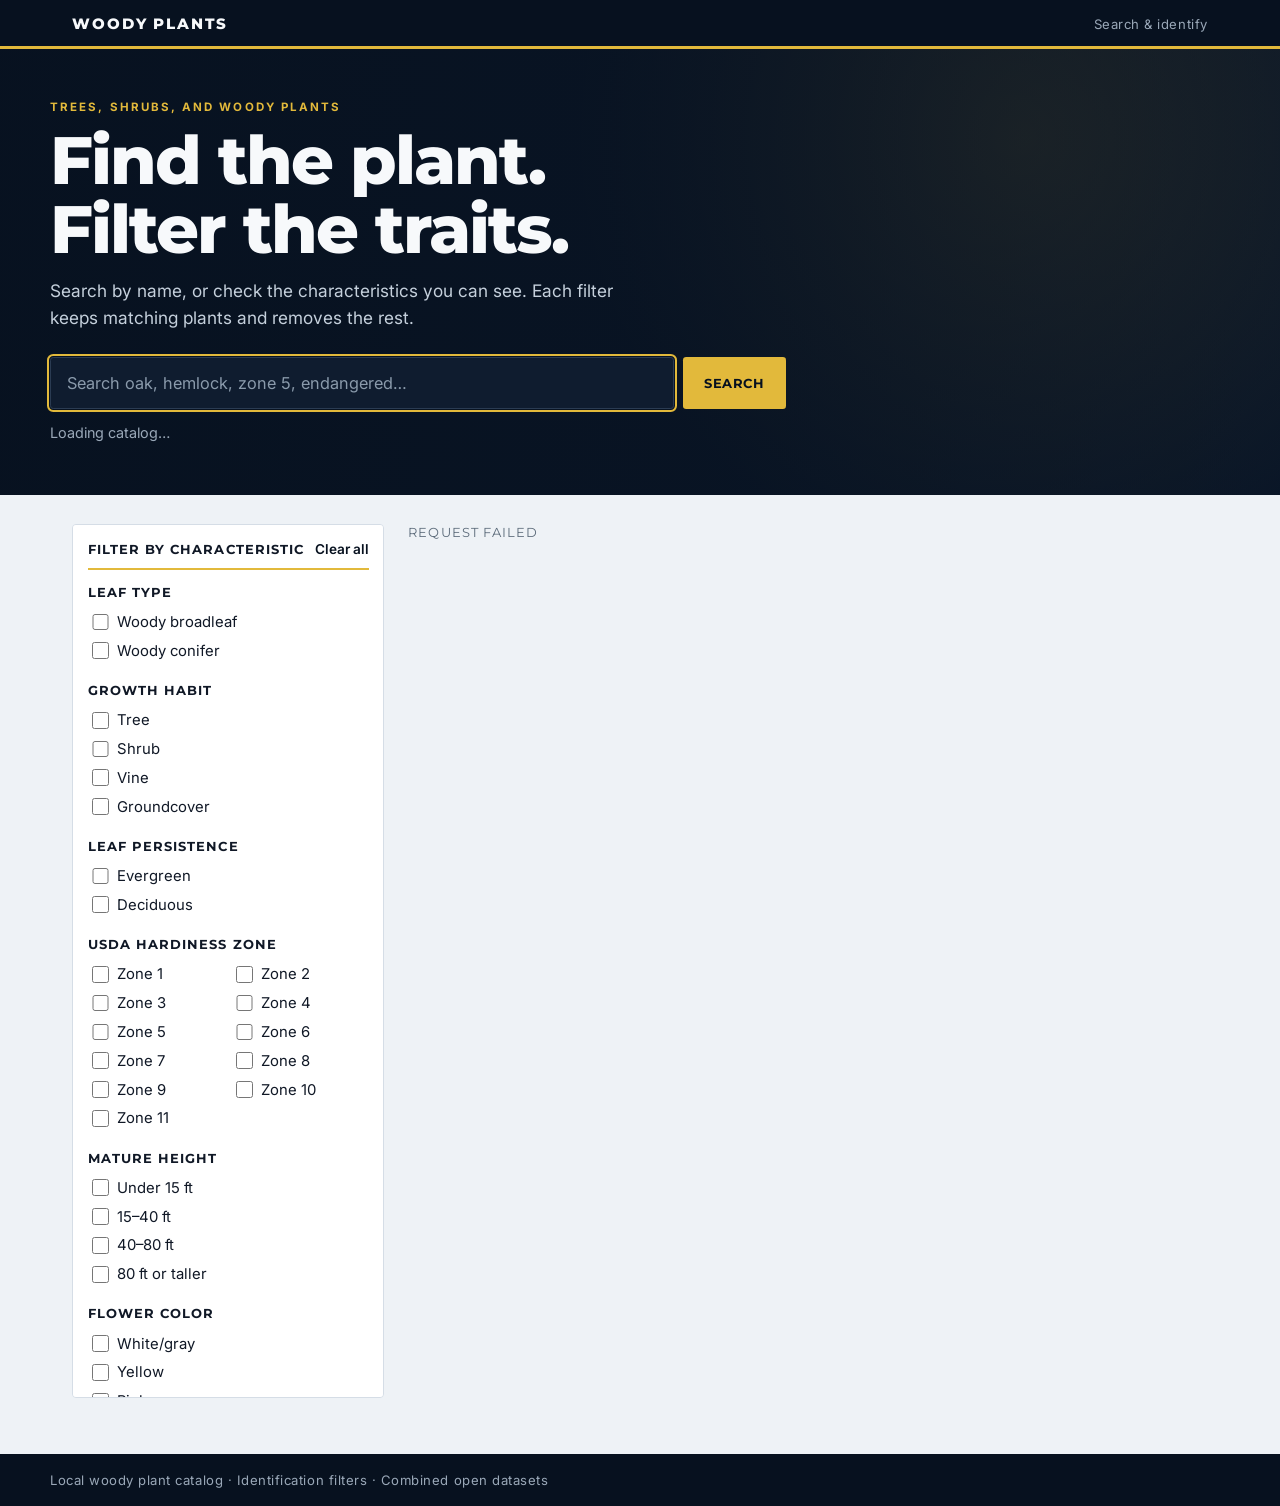
==== commit efbb35fb: "Replace result paging with infinite scroll Load matching plants continuously as the list is scrolled" ====
--- a/static/index.html
+++ b/static/index.html
@@ -10,7 +10,7 @@
       href="https://fonts.googleapis.com/css2?family=Inter:wght@400;500;600;700&family=Montserrat:wght@600;700;800&display=swap"
       rel="stylesheet"
     />
-    <link rel="stylesheet" href="/static/styles.css?v=5" />
+    <link rel="stylesheet" href="/static/styles.css?v=6" />
   </head>
   <body>
     <div class="site">
@@ -78,7 +78,8 @@
               <div class="active-filters" id="active-filters"></div>
             </div>
             <ol class="results" id="results"></ol>
-            <div class="pager" id="pager"></div>
+            <p class="scroll-status" id="scroll-status" hidden></p>
+            <div id="scroll-sentinel" aria-hidden="true"></div>
           </main>
         </div>
       </div>
@@ -95,6 +96,6 @@
       </article>
     </dialog>
 
-    <script src="/static/app.js?v=5"></script>
+    <script src="/static/app.js?v=6"></script>
   </body>
 </html>
--- a/static/styles.css
+++ b/static/styles.css
@@ -130,8 +130,7 @@
 
 .search-form button,
 .upload-button,
-.text-button,
-.pager button {
+.text-button {
   font: inherit;
   cursor: pointer;
 }
@@ -457,22 +456,14 @@
   border-radius: 0.15rem;
 }
 
-.pager {
-  display: flex;
-  gap: 0.6rem;
-  margin-top: 1rem;
-}
-
-.pager button {
-  background: var(--paper);
-  border: 1px solid var(--line);
-  border-radius: 0.2rem;
-  padding: 0.45rem 0.95rem;
-  font-weight: 600;
-}
-
-.pager button:hover:not(:disabled) {
-  border-color: var(--navy);
+.scroll-status {
+  color: var(--muted);
+  font-size: 0.9rem;
+  margin: 1rem 0 0;
+}
+
+#scroll-sentinel {
+  height: 1px;
 }
 
 .suggest {
